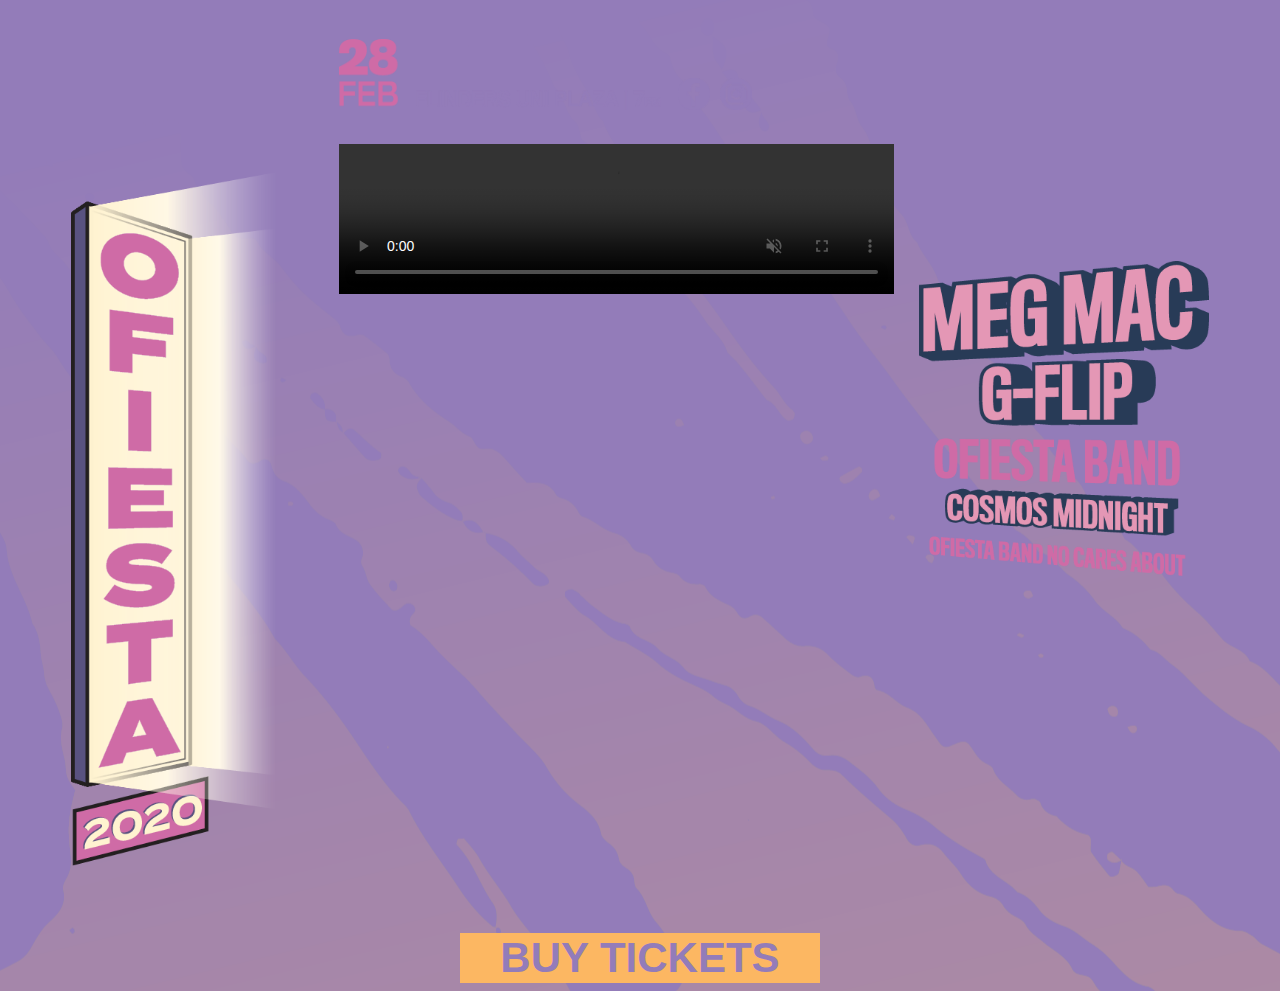
==== index-activateJan.html @ 5909f9d4 "Rename index.html to index-activateJan.html" ====
<!DOCTYPE html>
<html>
<head>
<meta charset="UTF-8">
<link rel="stylesheet" href="styles.css">
<title>O'Fiesta 2020</title>
</head>

<body>


<div class="content-desktop">

<div class="column.left" style="padding-left: 5%; padding-top: 13%;">
	<img src="images/OFiestaLogo.png" width="100%">
</div>

<div class="column.middle">

	<div class="info">
		
		<img src="images/OFiestaDate.png" class="dates" width="30%" style="padding-left: 10%; padding-top: 5%; min-width: 322px;">
		<a href="https://www.facebook.com/FUSAssociation/>"><img src="images/OFiestaFBIcon.png" class="facebook" width="3%" style="min-width: 32px; margin-left: 2%;"></a>
		<a href="https://www.instagram.com/fusassociation/>"><img src="images/OFiestaInstaIcon.png" class="insta" width="3%" style="min-width: 32px; margin-left: 1%;"></a>

	</div>

	<video class="video" width="90%" autoplay muted controls style="padding-left: 10%; padding-top: 5%; outline: none;">
  	<source src="video/Ofiesta_Final.mp4" type="video/mp4">
  	<source src="video/Ofiesta_Final.ogg" type="video/ogg">
Your browser does not support the video tag.
</video>
<script>
    document.getElementById('vid').play();
</script>
</div>

<div class="column.right" style="padding-right: 5%; padding-left: 2%; padding-top: 20%;">
	<img src="images/OFiestaLineup.png" width="100%">
</div>

</div>

<div class="cta">
	
	<center><button type="button"><strong>BUY TICKETS</strong></button></center>

</div>

</body>

<div class="content-mobile">
	
	<img src="images/OFiestaMobileHeader.png" width="100%">

	<video class="video" width="90%" autoplay muted controls style="padding-left: 5%; padding-top: 5%; outline: none;">
  	<source src="video/Ofiesta_Final.mp4" type="video/mp4">
  	<source src="video/Ofiesta_Final.ogg" type="video/ogg">
Your browser does not support the video tag.
</video>
<script>
    document.getElementById('vid').play();
</script>

<div class="socials">
	
	<a href="https://www.facebook.com/FUSAssociation/>"><img src="images/OFiestaFBIcon.png" width="8%"></a>
	<a href="https://www.instagram.com/fusassociation/>"><img src="images/OFiestaInstaIcon.png" width="8%" style="margin-left: 2%;"></a>

</div>

<div class="lineup">
	
	<img src="images/OFiestaLineup.png" width="60%">

</div>

<div class="cta-mobile">
	
	<center><button type="button"><strong>BUY TICKETS</strong></button></center>

</div>

</div>

</html>
---- styles.css ----
.content-desktop {display: block;}
		.content-mobile {display: none;}

		body {
		background-image: url(images/OFiestaWireframes.png), url(images/OFiestaWireframes.png);
  		background-repeat: no-repeat;
  		background-position: center;
  		height: 100%;
	}

		button {
			justify-content: center;
			width: 360px;
			color: #937CB9;
			background-color: #FCB762;
			border: none;
			font-size: 42px;
			outline: none;
		}


		.content-desktop {
			width: 100%;
			display: flex;
			justify-content: space-around;
		}

		.column.left {
		}

		.column.middle {
		}

		.column.right {

		}

		.info {
		}

		.cta {
			width: 100%;
			padding-top: 5%;
		}

		@media (max-width: 768px) {

		.content-desktop {display: none;}
		.content-mobile {display: block;}

		.socials {
			text-align: center;
			padding-top: 10%;
		}

		.lineup {
			text-align: center;
			padding-top: 10%;
		}

		.cta {display: none;}

		.cta-mobile {
			padding-top: 10%;
		}

		button {
			width: 60%;
			font-size: 28px;
		}

		}
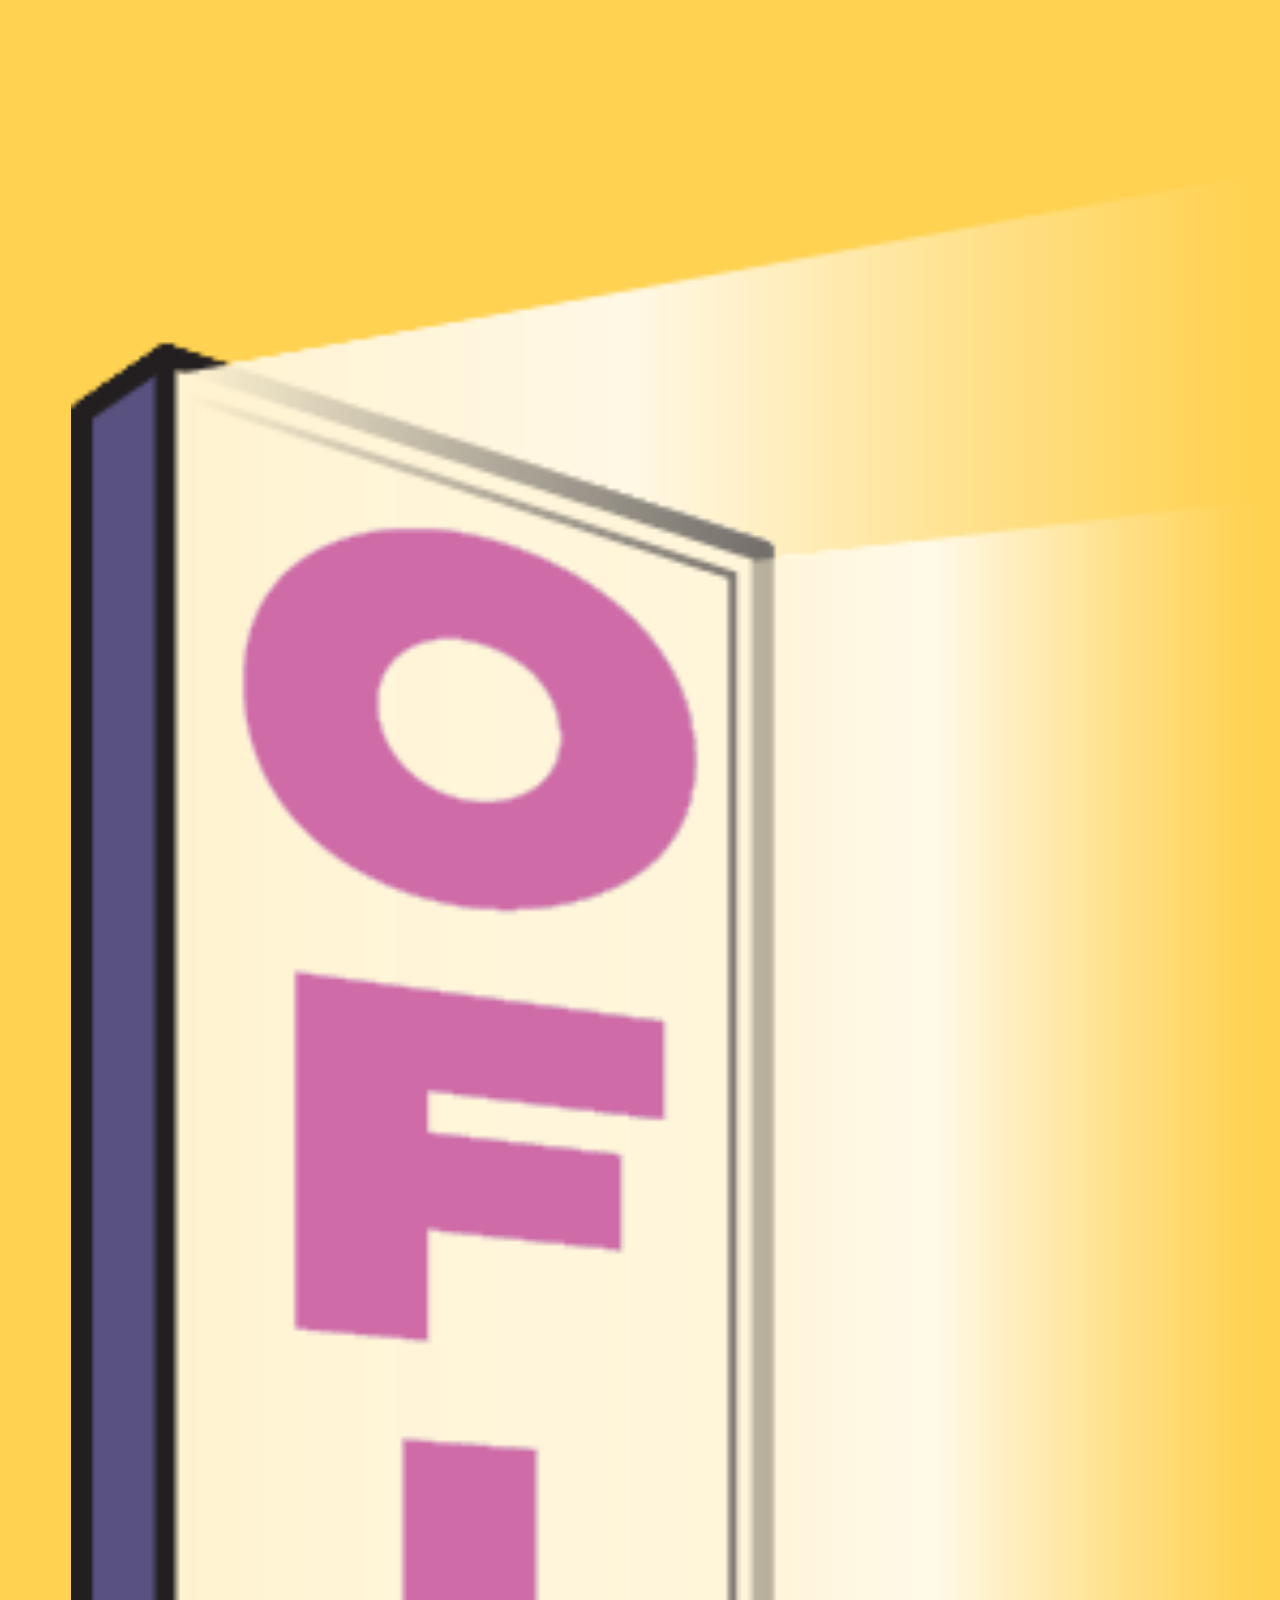
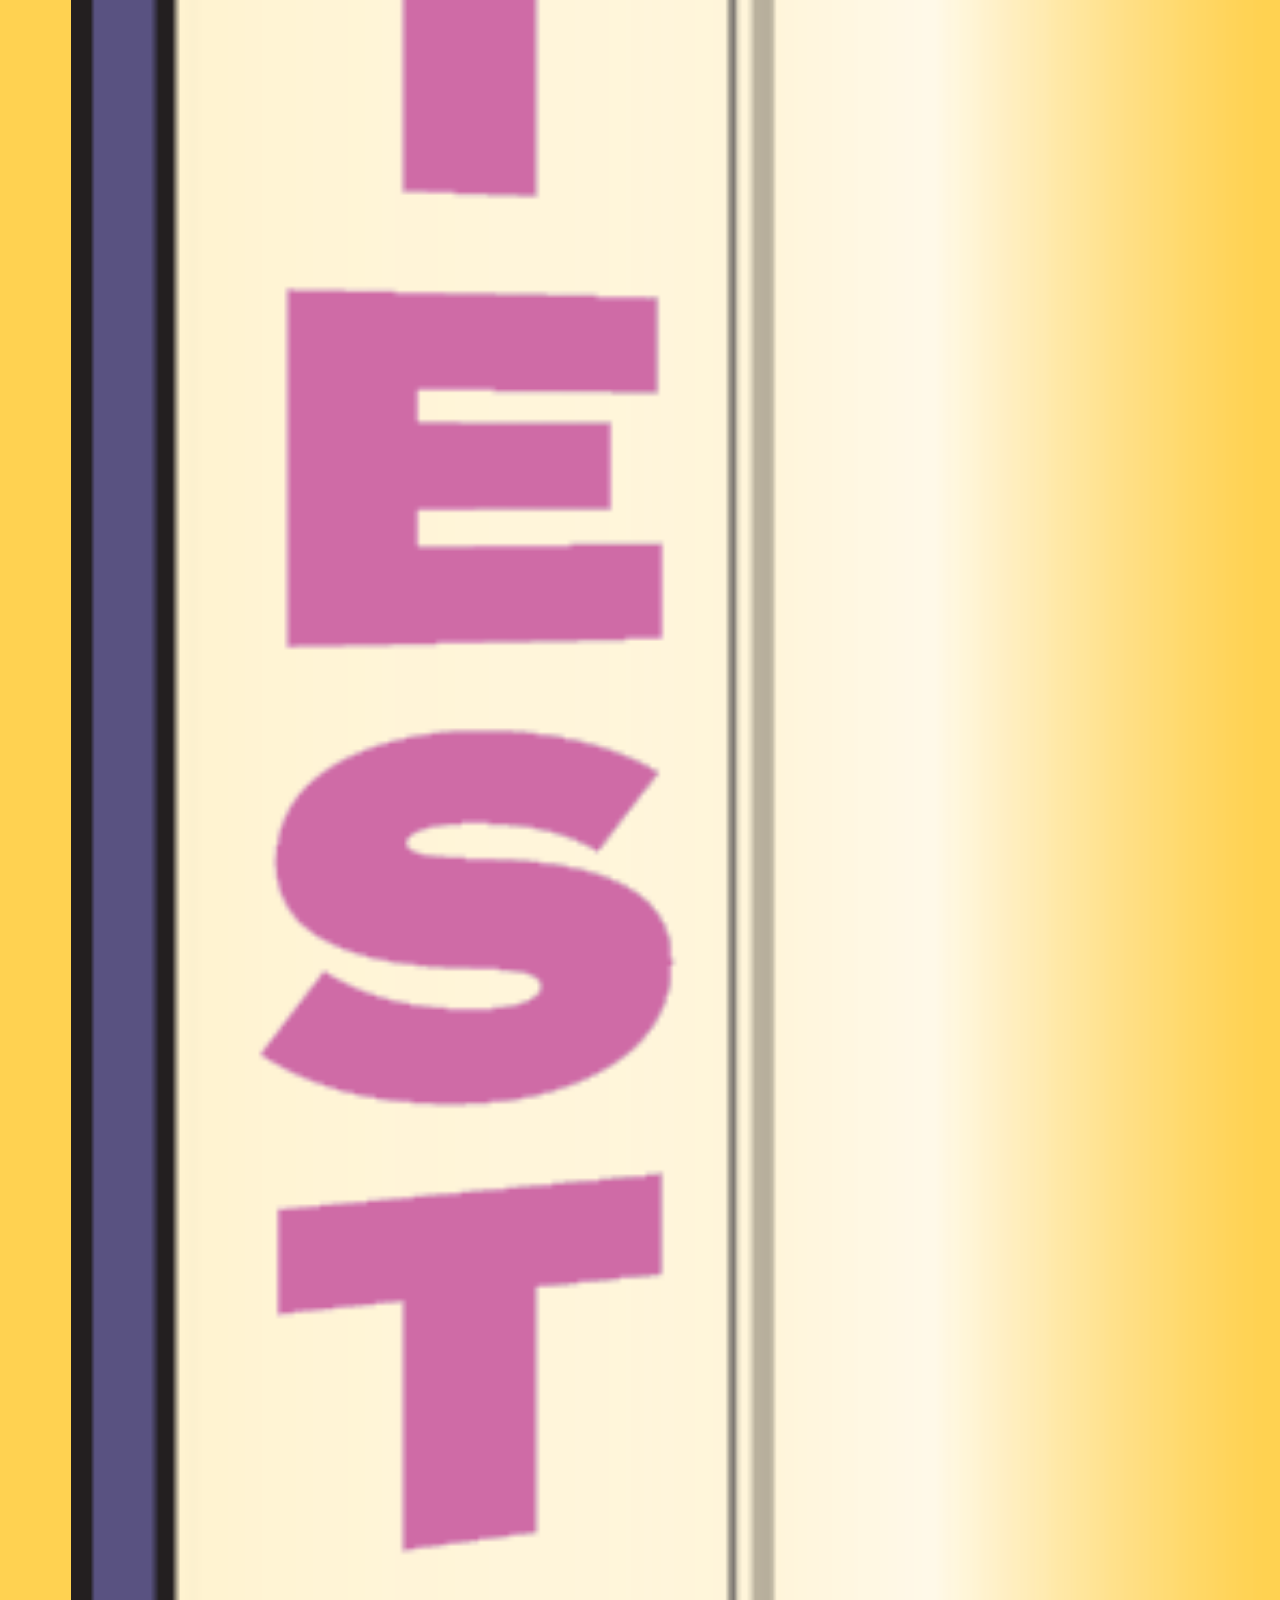
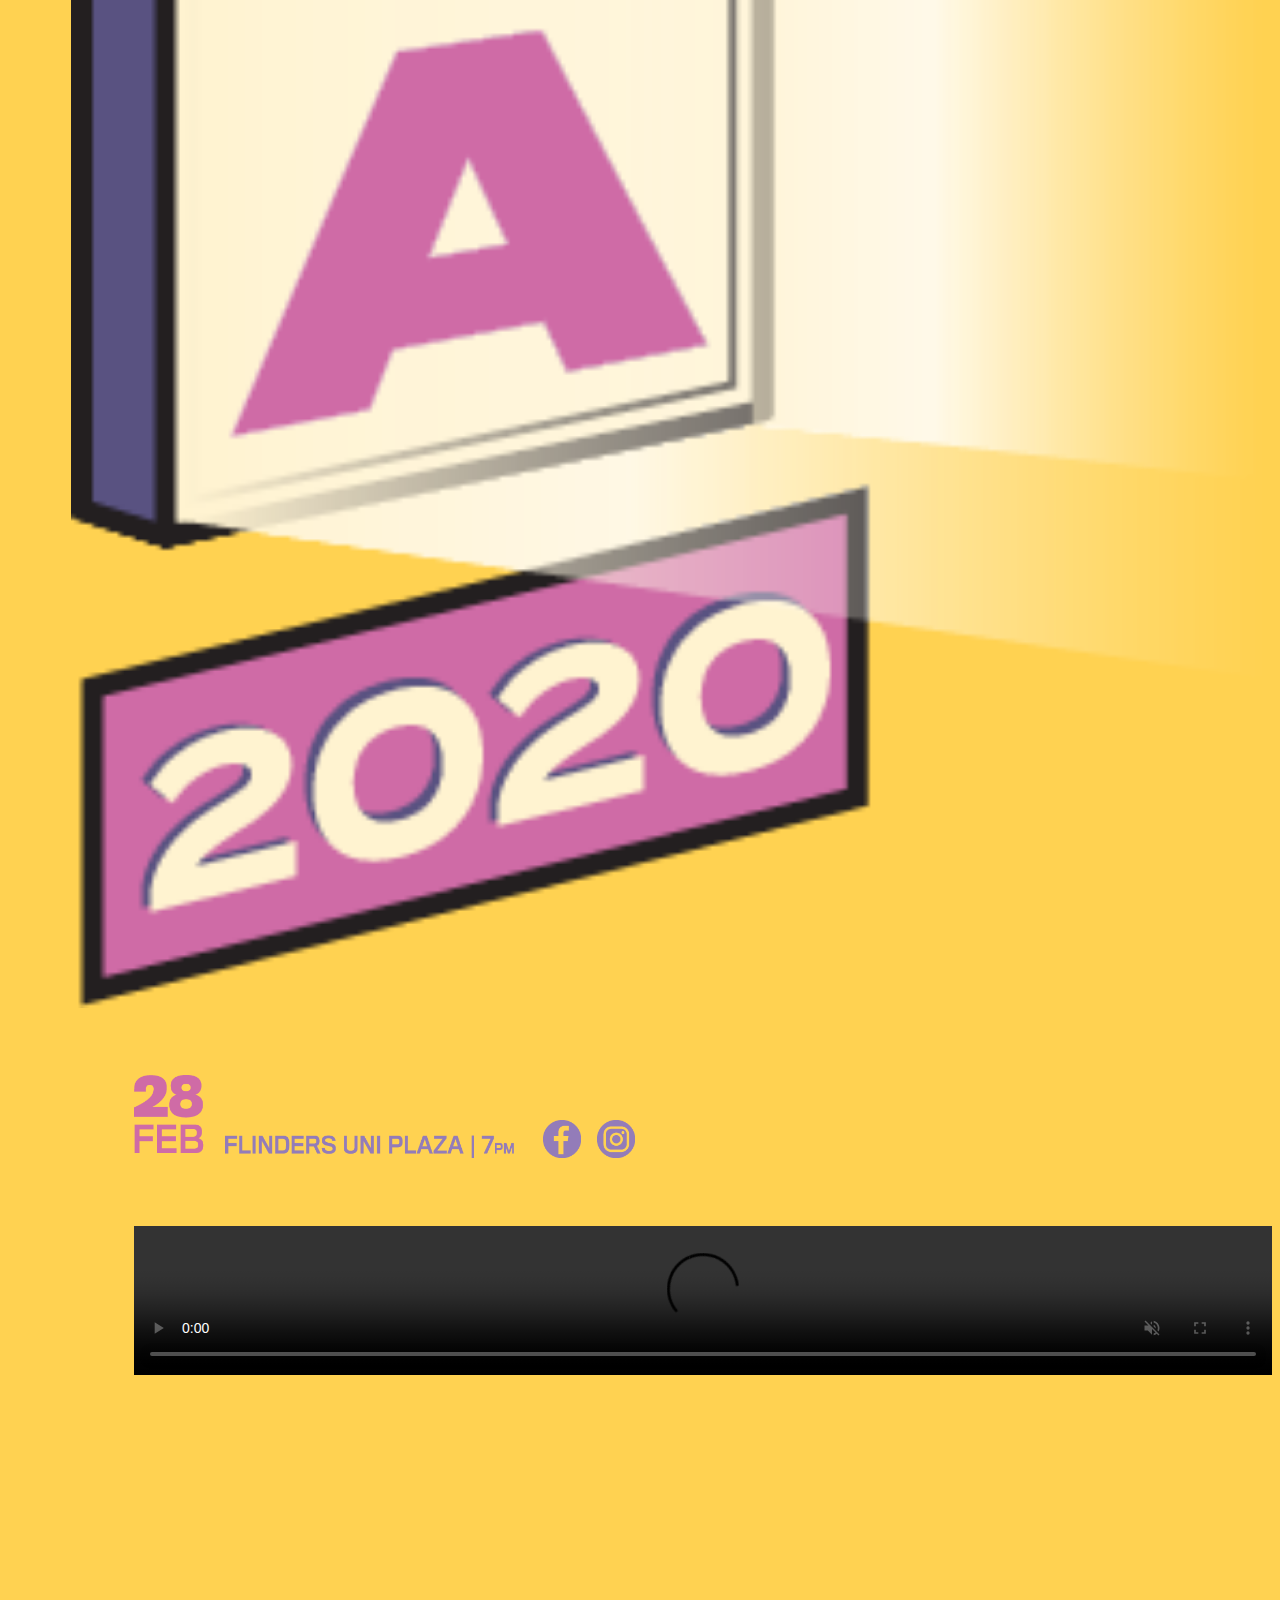
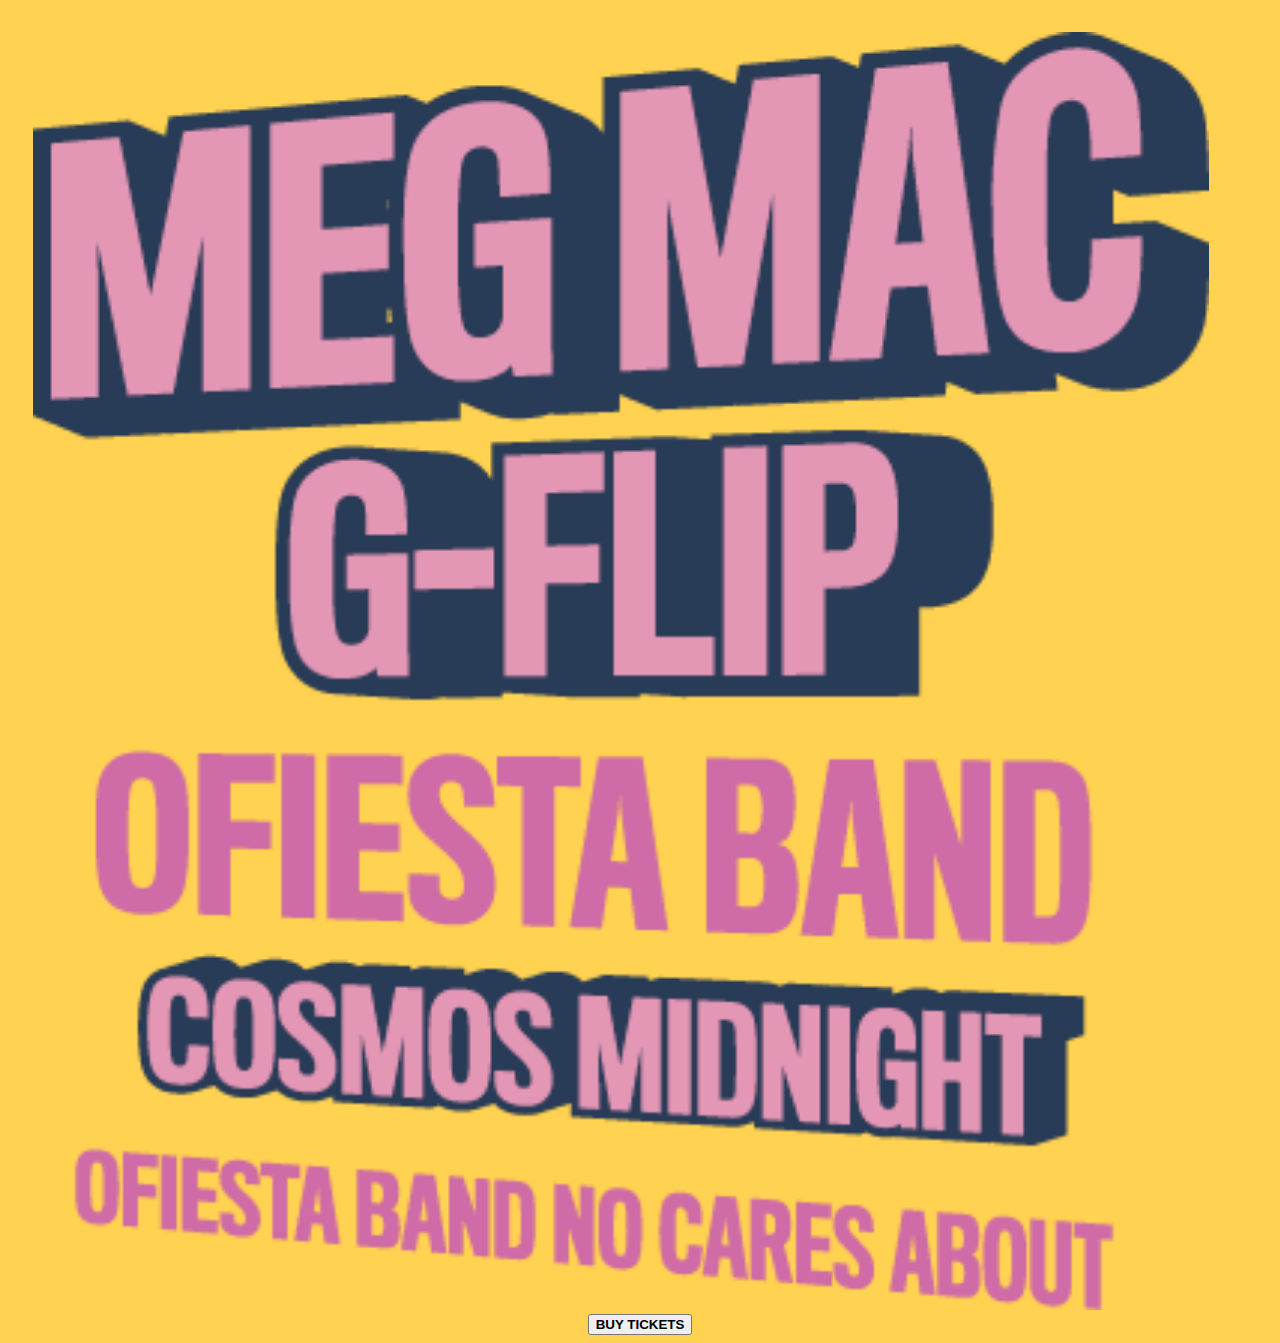
==== commit 2f496c2c: "Update index-activateJan.html" ====
--- a/index-activateJan.html
+++ b/index-activateJan.html
@@ -20,8 +20,8 @@
 	<div class="info">
 		
 		<img src="images/OFiestaDate.png" class="dates" width="30%" style="padding-left: 10%; padding-top: 5%; min-width: 322px;">
-		<a href="https://www.facebook.com/FUSAssociation/>"><img src="images/OFiestaFBIcon.png" class="facebook" width="3%" style="min-width: 32px; margin-left: 2%;"></a>
-		<a href="https://www.instagram.com/fusassociation/>"><img src="images/OFiestaInstaIcon.png" class="insta" width="3%" style="min-width: 32px; margin-left: 1%;"></a>
+		<a href="https://www.facebook.com/FUSAssociation"><img src="images/OFiestaFBIcon.png" class="facebook" width="3%" style="min-width: 32px; margin-left: 2%;"></a>
+		<a href="https://www.instagram.com/fusassociation"><img src="images/OFiestaInstaIcon.png" class="insta" width="3%" style="min-width: 32px; margin-left: 1%;"></a>
 
 	</div>
 
--- a/styles.css
+++ b/styles.css
@@ -1,72 +1,32 @@
+
+		/*
+Theme Name: O'Fiesta 2020
+Theme URI: http://flindersoweek.com.au
+Author: FUSA Media
+Author URI: http://fusa.edu.au
+Description: 2020 O'Fiesta website
+Version: 1.0
+Text Domain: O'Fiesta
+*/
+
 		.content-desktop {display: block;}
 		.content-mobile {display: none;}
 
 		body {
-		background-image: url(images/OFiestaWireframes.png), url(images/OFiestaWireframes.png);
-  		background-repeat: no-repeat;
-  		background-position: center;
+		background: #FFD251;
   		height: 100%;
+  		font-family: : 'Bebas Neue', cursive;
+		color: #CF6BA6;
 	}
 
-		button {
-			justify-content: center;
-			width: 360px;
-			color: #937CB9;
-			background-color: #FCB762;
-			border: none;
-			font-size: 42px;
-			outline: none;
+		h1 {
+			font-size: 144px;
+			font-family: : 'Bebas Neue', cursive;
+			color: #CF6BA6;
 		}
 
-
-		.content-desktop {
-			width: 100%;
-			display: flex;
-			justify-content: space-around;
+		.comingsoon {
+			padding-top: 15%;
+			font-family: : 'Bebas Neue' cursive;
+			color: #CF6BA6;
 		}
-
-		.column.left {
-		}
-
-		.column.middle {
-		}
-
-		.column.right {
-
-		}
-
-		.info {
-		}
-
-		.cta {
-			width: 100%;
-			padding-top: 5%;
-		}
-
-		@media (max-width: 768px) {
-
-		.content-desktop {display: none;}
-		.content-mobile {display: block;}
-
-		.socials {
-			text-align: center;
-			padding-top: 10%;
-		}
-
-		.lineup {
-			text-align: center;
-			padding-top: 10%;
-		}
-
-		.cta {display: none;}
-
-		.cta-mobile {
-			padding-top: 10%;
-		}
-
-		button {
-			width: 60%;
-			font-size: 28px;
-		}
-
-		}
